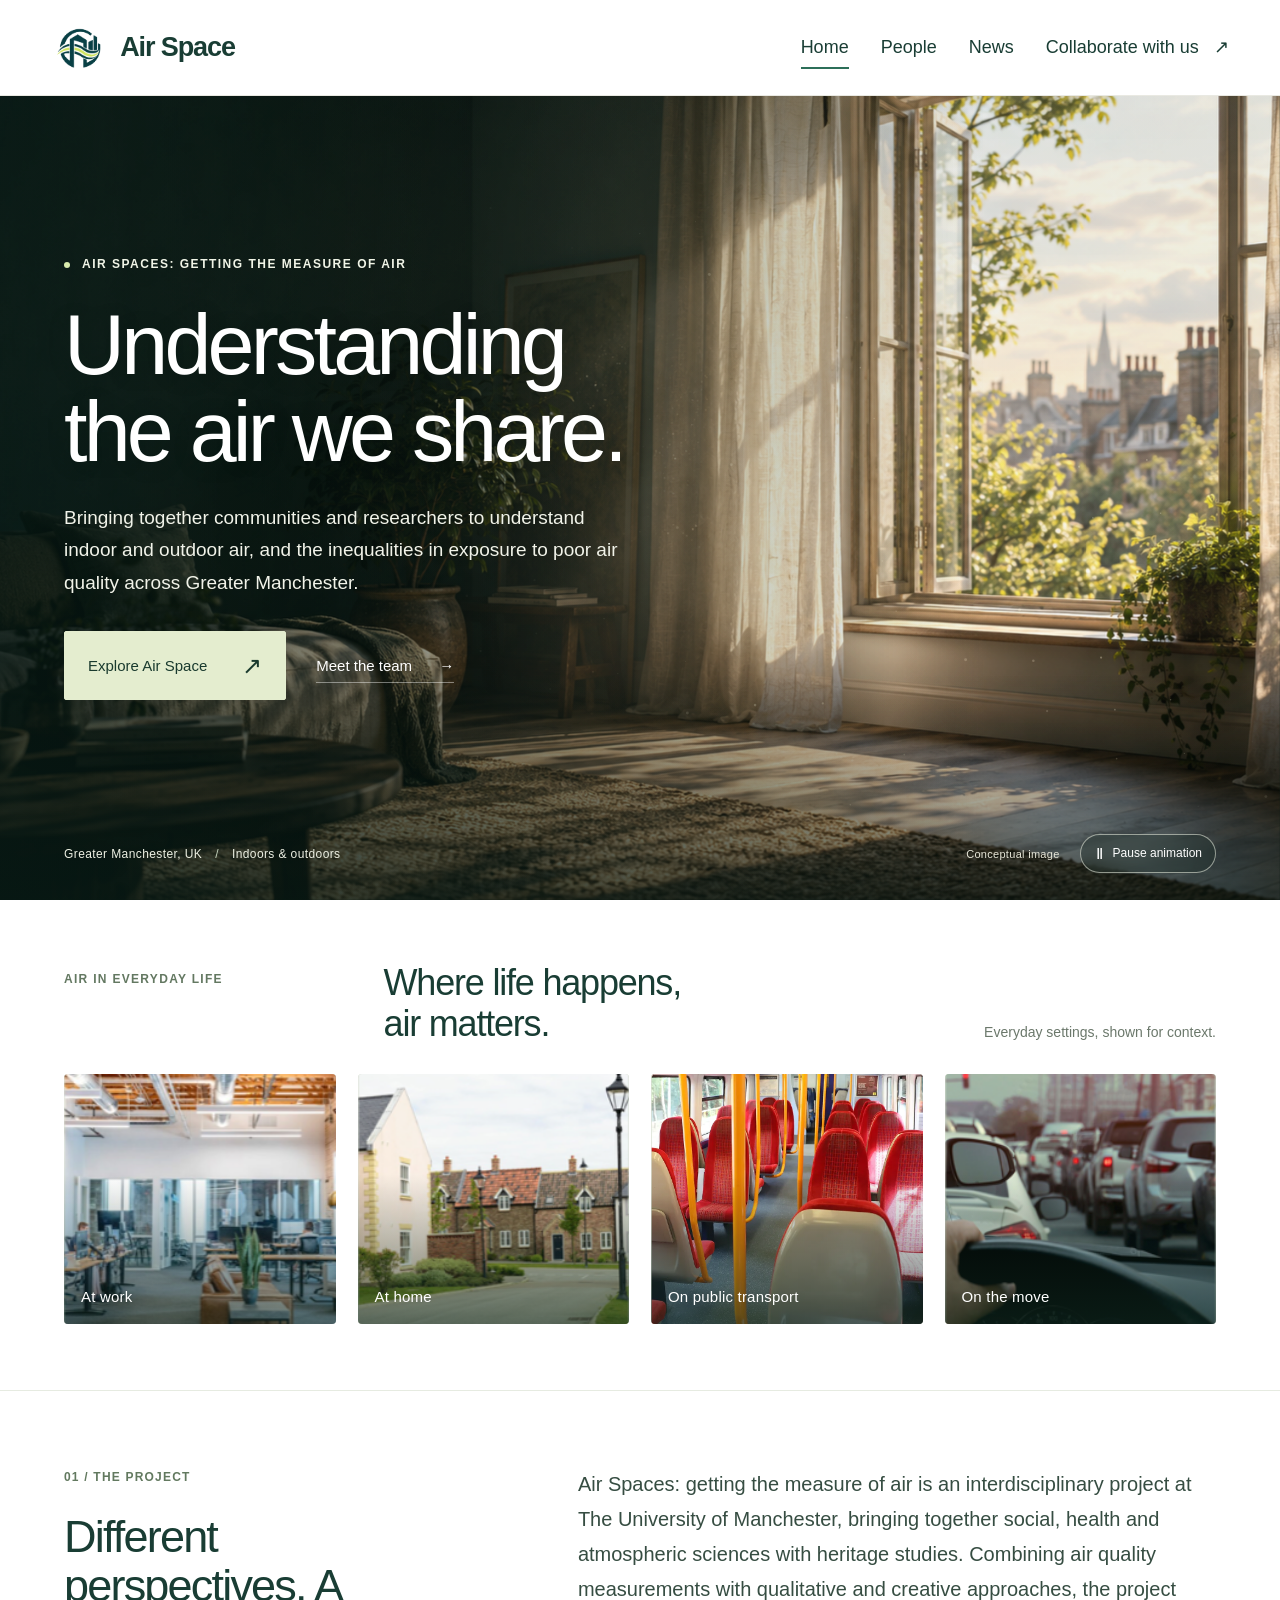
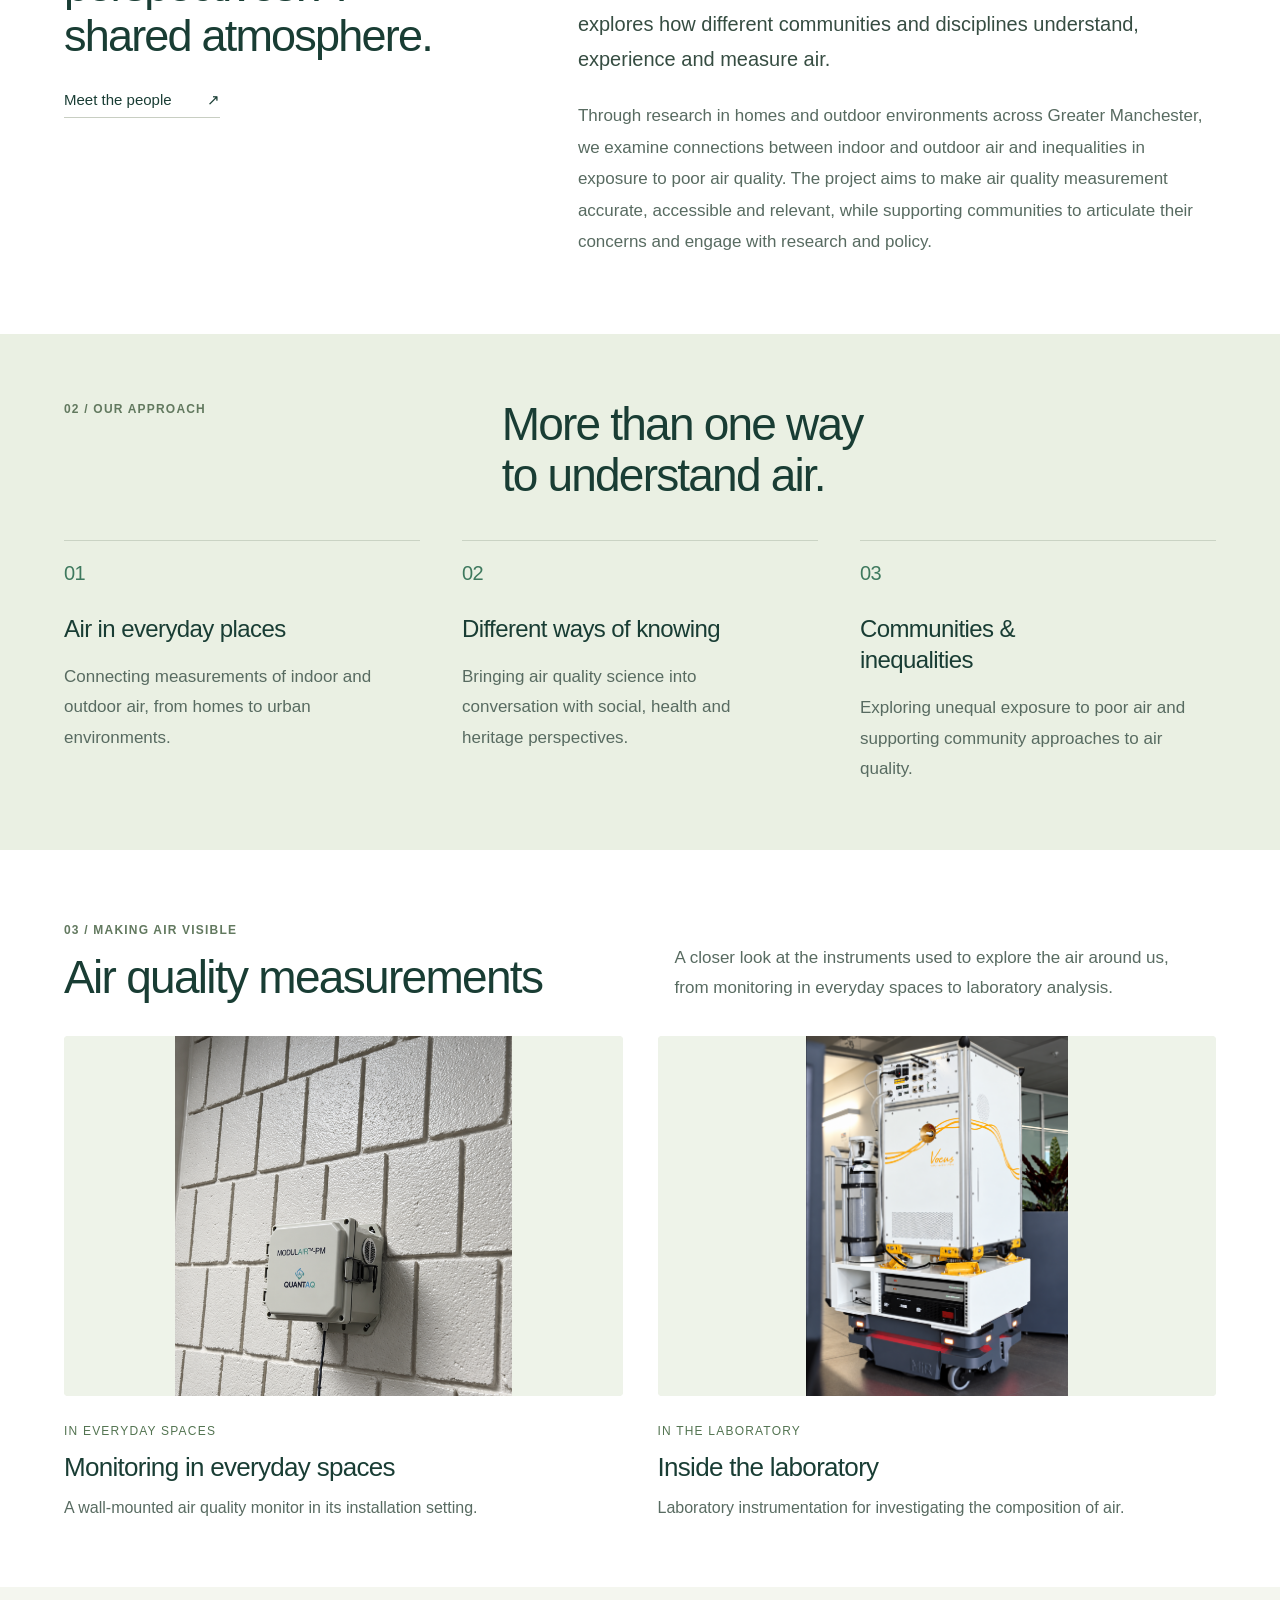
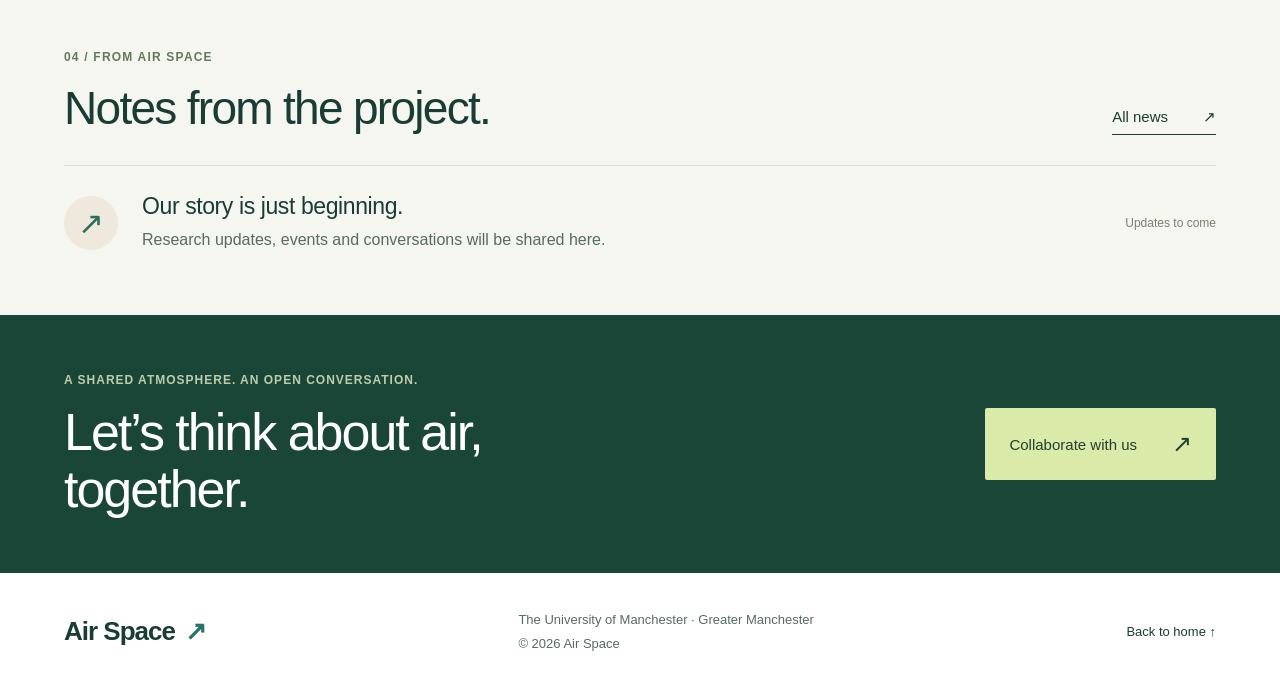
==== index.html @ 48d68d7d "update" ====
<!doctype html>
<html lang="en">
<head>
<meta charset="utf-8"><meta name="viewport" content="width=device-width, initial-scale=1">
<meta name="description" content="Air Space brings communities and researchers together to understand indoor and outdoor air quality and exposure inequalities across Greater Manchester.">
<link rel="icon" href="assets/logo.png" type="image/png">
<title>Air Space | Home</title><link rel="stylesheet" href="style.css?v=20261028-cinematic"><script src="content.js" defer></script><script src="hero-motion.js?v=20261028-cinematic" defer></script><script src="site.js?v=20261028-cinematic" defer></script>
</head>
<body>
<a class="skip" href="#main">Skip to content</a>
<header><div class="header-inner"><a class="brand" href="#home" aria-label="Air Space home"><span id="brand-icon" class="brand-icon" aria-hidden="true">a<span>↗</span></span><span id="brand-name">Air Space</span></a><button class="menu-toggle" aria-expanded="false" aria-controls="navigation">Menu <span>☰</span></button><nav id="navigation" aria-label="Main navigation"><a href="#home">Home</a><a href="#people">People</a><a href="#news">News</a><a href="#collaborate">Collaborate with us <span>↗</span></a></nav></div></header>
<main id="main" tabindex="-1"></main>
<footer><a class="footer-brand" href="#home">Air Space<span>↗</span></a><div><p id="affiliation"></p><p>© <span id="year"></span> <span id="copyright-name"></span></p></div><a href="#home">Back to home ↑</a></footer>
<noscript>Please enable JavaScript to view the project content.</noscript>
</body></html>
---- style.css ----
:root{--ink:#103f43;--muted:#547073;--paper:#fbfcf8;--teal:#1b736f;--line:#d7e1db;--lime:#d5ed68;--mint:#e7efe7}*{box-sizing:border-box}html{scroll-behavior:smooth;scroll-padding-top:30px}body{margin:0;background:var(--paper);color:var(--ink);font-family:Arial,Helvetica,sans-serif;-webkit-font-smoothing:antialiased}a{color:inherit;text-decoration:none}button{font:inherit}button,a{-webkit-tap-highlight-color:transparent}a:focus-visible,button:focus-visible,input:focus-visible{outline:3px solid #9a6b19;outline-offset:5px}[hidden]{display:none!important}.skip{position:absolute;top:-100px;left:20px;background:white;padding:16px;z-index:50}.skip:focus{top:10px}.wrap{width:min(1400px,90%);margin-inline:auto}header{background:#fbfcf8;border-bottom:1px solid var(--line);position:relative;z-index:5}.header-inner{max-width:1600px;margin:auto;padding:23px 4%;display:flex;align-items:center;gap:5%}.brand{display:flex;gap:13px;align-items:center;flex-shrink:0;font-size:30px;letter-spacing:-1.5px;font-weight:700}.brand-icon{display:flex;width:66px;height:66px;align-items:center;justify-content:center;font-size:42px}.brand-icon>span{display:none}.brand-icon img{width:100%;height:100%;object-fit:contain}nav{display:flex;flex:1;align-items:center;justify-content:space-between;gap:25px}nav>a{font-size:clamp(17px,1.55vw,24px);font-weight:500;line-height:1.3;white-space:nowrap;position:relative;padding:18px 0}nav>a:last-child span{margin-left:10px}nav>a[aria-current]:after{content:'';position:absolute;bottom:4px;left:0;right:0;height:3px;background:var(--teal)}nav>a:hover{color:var(--teal)}.menu-toggle{display:none}main{min-height:65vh}main:focus{outline:0}h1,h2,h3,p{margin-top:0}p{line-height:1.8;color:var(--muted);font-size:16px}h1,h2,h3{font-weight:500}h1{font-size:clamp(46px,5.7vw,88px);line-height:1.06;letter-spacing:-3.3px}h2{font-size:clamp(34px,3.5vw,50px);line-height:1.12;letter-spacing:-1.7px}h3{font-size:25px;line-height:1.25;letter-spacing:-.6px}.eyebrow{font-size:11px;letter-spacing:2px;text-transform:uppercase;font-weight:600;line-height:1.7}.hero{min-height:660px;height:min(790px,calc(100svh - 112px));position:relative;isolation:isolate;color:white;overflow:hidden;display:flex;flex-direction:column;justify-content:center;background:#367e7a}.hero-art,.hero-photo,.hero-shade{position:absolute;inset:0;z-index:-3;width:100%;height:100%;object-fit:cover}.hero-art svg{height:100%;width:100%;display:block}.hero-photo{z-index:-2}.hero-shade{z-index:-1;background:linear-gradient(90deg,#092e3bba,transparent 95%),linear-gradient(0deg,#123c4350,transparent 60%)}.hero-content{padding-top:20px;padding-bottom:70px}.hero .eyebrow{color:#d7edc3;margin-bottom:28px}.hero h1{max-width:890px;margin-bottom:25px;font-weight:500;text-wrap:balance}.hero-intro{color:#f0f5ed;max-width:630px;font-size:18px;line-height:1.7}.hero-link{display:flex;align-items:center;gap:28px;font-size:14px;margin-top:30px;width:fit-content}.hero-link span{background:var(--lime);color:var(--ink);border-radius:50%;height:48px;width:48px;display:grid;place-items:center;font-size:27px;transition:transform .2s}.hero-link:hover span{transform:rotate(45deg)}.hero-bottom{display:flex;justify-content:space-between;position:absolute;bottom:25px;left:5%;font-size:11px;color:#ebf3e7;letter-spacing:.6px}.mission{display:grid;grid-template-columns:1.2fr 1fr;gap:9%;align-items:center;padding-block:95px}.mission h2{max-width:500px;margin:25px 0}.large-copy{font-size:19px;line-height:1.75}.mission .text-link{margin-top:15px}.photo-frame{position:relative;background:var(--mint);overflow:hidden;min-height:240px}.photo-frame>img{position:absolute;width:100%;height:100%;object-fit:cover;inset:0}.image-placeholder{height:100%;min-height:inherit;display:flex;flex-direction:column;align-items:center;justify-content:center;gap:18px;color:#52766d;letter-spacing:1.6px;text-transform:uppercase;font-size:10px;text-align:center;padding:20px;background:linear-gradient(135deg,#dce8df,#edf0e3)}.placeholder-symbol{width:50px;height:50px;display:grid;place-items:center;border:1px solid #97b4a7;border-radius:50%;font-size:24px}.about-photo{height:480px;border-radius:0 110px 0 0}.focus-section{background:#eaf0e6;padding:65px 0 75px}.section-top{display:flex;justify-content:space-between;align-items:flex-end;gap:30px;margin-bottom:40px}.section-top h2{margin-bottom:0}.focus-grid{display:grid;grid-template-columns:repeat(3,1fr);gap:50px}.focus-grid article{border-top:1px solid #aabfb0;padding-top:25px}.focus-number{font-size:13px;color:var(--teal);display:block;margin-bottom:35px}.focus-grid h3{max-width:270px}.focus-grid p{margin-bottom:0;font-size:15px}.home-news{padding-block:85px}.text-link{display:inline-flex;gap:25px;align-items:center;border-bottom:1px solid var(--ink);padding-bottom:8px;font-size:14px}.text-link:hover{color:var(--teal)}.empty-state{border-block:1px solid var(--line);padding:40px 0;display:flex;gap:35px;align-items:center}.empty-state h2{font-size:30px;letter-spacing:-.8px;margin-bottom:10px}.empty-state p{margin-bottom:0}.empty-mark{font-size:42px;color:var(--teal);height:85px;min-width:85px;background:var(--mint);border-radius:50%;display:grid;place-items:center}.join-strip{background:var(--ink);padding-block:65px;color:white}.join-strip .wrap{position:relative}.join-strip .eyebrow{color:var(--lime)}.join-strip h2{margin-bottom:0}.button{display:inline-flex;align-items:center;justify-content:space-between;gap:30px;padding:20px 25px;background:var(--lime);color:var(--ink);font-size:15px;line-height:1.4;border:0;cursor:pointer}.button span{font-size:24px}.button:hover{background:#e2f69b}.join-strip .button{position:absolute;right:0;bottom:10px}.page-heading{background:#e7efe7;position:relative;overflow:hidden;padding:75px 0 65px;isolation:isolate}.page-heading h1{max-width:900px;font-size:clamp(46px,5vw,78px);margin:25px 0}.page-heading .lede{font-size:18px;max-width:800px;margin-bottom:0}.heading-orbit{height:700px;width:700px;border:1px solid #b4cabb;border-radius:50%;position:absolute;right:-160px;top:-300px;z-index:-1;box-shadow:0 0 0 50px #d8e6db80,0 0 0 100px #d4e1d750}.content-section{padding-block:65px 90px}.people-grid{display:grid;grid-template-columns:repeat(3,1fr);gap:45px 35px}.person .photo-frame{height:360px}.person h2{font-size:29px;margin:25px 0 8px;letter-spacing:-1px}.person p{font-size:15px}.person .role{font-size:12px;text-transform:uppercase;letter-spacing:1px;color:var(--teal)}.news-grid{display:grid;grid-template-columns:repeat(3,1fr);gap:35px}.news-card .photo-frame{height:240px}.news-card-copy{padding:25px 0}.news-card h3{font-size:27px}.news-card p:not(.eyebrow){font-size:15px}.contact-panel{background:var(--ink);color:white;padding:50px;display:flex;justify-content:space-between;align-items:center;gap:35px;margin-bottom:65px}.contact-panel p{color:#d6e5db;max-width:550px}.contact-panel p:last-child{margin:0}.contact-panel .eyebrow{color:var(--lime)}.contact-panel h2{margin-bottom:20px}.contact-soon{font-size:14px;line-height:1.6;max-width:200px;border-bottom:1px solid #8caba3;padding-bottom:15px}.partner-empty{padding:35px;border:1px dashed #a7bbad}.partner-grid{display:grid;grid-template-columns:repeat(4,1fr);gap:30px}.partner-grid .photo-frame{height:140px;min-height:140px;background:white}.partner-grid img{object-fit:contain;padding:20px}.partner-grid h3{font-size:20px;margin-top:15px}footer{background:#f0f3eb;padding:40px 5%;display:flex;align-items:center;justify-content:space-between;gap:30px}footer p{font-size:12px;margin:0;max-width:420px}.footer-brand{font-size:29px;letter-spacing:-1px;font-weight:700}.footer-brand span{margin-left:10px;color:var(--teal)}footer>a:last-child{font-size:12px}.editor{max-width:900px;padding:60px 5%;margin:auto}.editor h1{font-size:46px;letter-spacing:-1.5px}.editor-step{border-top:1px solid var(--line);padding:28px 0}.editor-step h2{font-size:25px;letter-spacing:-.6px}.editor input{font-size:16px;width:100%;padding:20px;background:var(--mint)}.editor button:disabled{opacity:.4;cursor:default}.editor-status{white-space:pre-wrap;line-height:1.7;padding:20px;background:var(--mint);overflow-wrap:anywhere}.editor-status.error{background:#f8e4dc;color:#8d301a}.editor code{font-size:14px;background:#e8ede5;padding:2px 5px}#summary{font-size:15px}
@media(min-width:1700px){.hero-bottom{left:calc((100% - 1400px)/2)}}@media(max-width:1100px){.header-inner{gap:30px}.brand{font-size:25px}.brand-icon{width:53px;height:53px}nav{gap:20px}nav>a{font-size:17px}.hero{min-height:620px}.mission{gap:6%}.about-photo{height:460px}.news-grid{grid-template-columns:repeat(2,1fr)}.focus-grid{gap:30px}.person .photo-frame{height:300px}}@media(max-width:800px){.header-inner{padding:16px 5%;justify-content:space-between;flex-wrap:wrap}.menu-toggle{display:flex;gap:15px;padding:10px 0;border:0;background:none;color:var(--ink);align-items:center;font-size:16px}.brand{font-size:26px}.brand-icon{height:48px;width:48px}nav{display:none;flex-basis:100%;padding-block:5px;flex-direction:column;align-items:stretch;gap:0}nav.open{display:flex}nav>a{font-size:21px;padding:17px 0;border-top:1px solid var(--line)}nav>a[aria-current]:after{right:auto;width:35px;bottom:7px}.hero{height:auto;min-height:640px}.hero h1{font-size:60px;max-width:650px}.hero-content{padding-top:50px;padding-bottom:90px}.hero-intro{font-size:17px;max-width:550px}.hero-bottom{font-size:10px}.mission{grid-template-columns:1fr;gap:35px;padding-block:60px}.about-photo{height:340px}.focus-grid{grid-template-columns:1fr}.focus-grid h3{max-width:100%;font-size:29px}.focus-number{margin-bottom:20px}.focus-section{padding-block:50px}.focus-section .section-top{display:block}.focus-section h2{margin-top:20px}.people-grid{grid-template-columns:repeat(2,1fr)}.news-grid{gap:25px}.join-strip .button{position:static;margin-top:30px}.contact-panel{padding:30px;flex-direction:column;align-items:flex-start}.contact-soon{max-width:none}.partner-grid{grid-template-columns:repeat(2,1fr)}footer{flex-wrap:wrap}.page-heading{padding-block:50px}.page-heading h1{letter-spacing:-2px}}@media(max-width:500px){.hero h1{font-size:49px;letter-spacing:-2px}.hero{min-height:640px}.hero .eyebrow{font-size:10px}.hero-bottom{flex-direction:column;gap:8px}.hero-intro{font-size:16px}.hero-link{margin-top:25px}.hero-art svg{width:160%;margin-left:-30%}.mission{padding-block:45px}.about-photo{height:280px;border-radius:0 70px 0 0}.large-copy{font-size:17px}.section-top{align-items:flex-start;gap:20px;flex-direction:column}.home-news{padding-block:50px}.empty-state{gap:20px;align-items:flex-start}.empty-mark{height:50px;min-width:50px;font-size:29px}.empty-state h2{font-size:25px}.empty-state p{font-size:14px}.people-grid,.news-grid{grid-template-columns:1fr}.person .photo-frame{height:380px}.page-heading h1{font-size:45px}.content-section{padding-block:40px 60px}.contact-panel{padding:25px}.button{overflow-wrap:anywhere;max-width:100%}footer{flex-direction:column;align-items:flex-start;gap:23px}.partner-grid{grid-template-columns:1fr 1fr}.editor h1{font-size:36px}}
@media(prefers-reduced-motion:reduce){html{scroll-behavior:auto}*{transition:none!important}}

/* Section palette: white reading areas, blue-grey research, sage invitation. */
:root{--ink:#192c3c;--muted:#596b78;--paper:#ffffff;--teal:#267367;--line:#dce3e7;--lime:#cde8bf;--mint:#edf3f5;--navy:#122b3b;--card-text:#192c3c;--card-muted:#596b78}
body{background:#fff;color:var(--ink)}
header{background:#fff;border-bottom-color:#e5e9eb}
nav>a:hover{color:var(--teal)}
nav>a[aria-current]:after{background:var(--teal)}
a:focus-visible,button:focus-visible,input:focus-visible{outline-color:#267367}
.hero{background:#18384b}
.hero-art #sky stop:nth-child(1){stop-color:#18384b}
.hero-art #sky stop:nth-child(2){stop-color:#426576}
.hero-art #sky stop:nth-child(3){stop-color:#91acb3}
.hero-art #glass stop{stop-color:#d2e0e2}
.hero-shade{background:linear-gradient(90deg,#102a3ac9,transparent 95%),linear-gradient(0deg,#17394c50,transparent 65%)}
.hero .eyebrow,.hero-bottom{color:#e2eee8}
.hero-intro{color:#f2f6f7}
.hero-link span,.button{color:#19382f}
.button:hover{background:#bcdbae}
.mission,.home-news,.content-section{background:transparent}
.photo-frame{background:#e9eff1}
.image-placeholder{background:linear-gradient(135deg,#e2ebee,#f1f5f5);color:#607883}
.placeholder-symbol{border-color:#a6b9bf}
.focus-section{background:#edf3f6}
.focus-grid article{border-top-color:#b9cbd3}
.focus-number{color:#267367}
.text-link{border-bottom-color:currentColor}
.empty-mark{background:#edf3f5;color:#267367}
.join-strip{background:#e8f0e5;color:var(--ink);border:0}
.join-strip .eyebrow{color:#42674a}
.join-strip .button{background:#234e43;color:white}
.join-strip .button:hover{background:#32685a}
.page-heading{background:#edf3f6}
.heading-orbit{border-color:#cfdee4;box-shadow:0 0 0 50px #e0eaf080,0 0 0 100px #e5eef280}
.person,.news-card,.partner-grid article{background:#fff;color:var(--ink);border:1px solid #e0e7eb;border-radius:5px;overflow:hidden}
.person{padding-bottom:26px}
.person h2,.person>p,.person>.text-link{margin-left:24px;margin-right:24px}
.person p,.news-card p,.partner-grid p{color:var(--muted)}
.person .role{color:#267367}
.news-card-copy{padding:25px}
.news-card .eyebrow{color:#536c79}
.partner-grid article{padding:20px}
.partner-grid .photo-frame{background:#fff}
.partner-grid .text-link{font-size:12px}
.contact-panel{background:#e8f0e5;color:var(--ink);border:1px solid #d4e2d2}
.contact-panel p{color:#526a58}
.contact-panel .eyebrow{color:#42674a}
.contact-panel .button{background:#234e43;color:white}
.contact-panel .button:hover{background:#32685a}
.contact-soon{border-bottom-color:#9db49e;color:#43634c}
.partner-empty{border-color:#bccbd2}
footer{background:#fff;border-top:1px solid #dce3e7;color:var(--ink)}
footer p{color:var(--muted)}
.footer-brand span{color:#267367}
.editor input{color:var(--ink);border:1px solid #cbd8df}
.editor-status{background:#edf3f6;color:var(--ink)}
.editor code{background:#e8eef1;color:var(--ink)}
@media(max-width:800px){nav>a{border-top-color:#e5e9eb}}

/* People: editorial introduction followed by two portrait directories. */
.team-intro{padding-block:48px 58px}
.team-intro h1{font-size:clamp(36px,4vw,52px);letter-spacing:-1.5px;margin-bottom:45px}
.team-intro-grid{display:grid;grid-template-columns:1fr 1fr;gap:6%;align-items:start}
.team-intro-lead{font-size:clamp(21px,2.2vw,29px);line-height:1.3;color:var(--ink);letter-spacing:-.6px;margin-bottom:24px}
.team-intro-grid>div>p:last-child{margin-bottom:0}
.team-photo{aspect-ratio:3/2;min-height:0;border-radius:4px}
.team-photo .image-placeholder{min-height:0;height:100%;position:absolute;inset:0}
.team-group{padding:0 0 60px;background:white}
.team-group h2{font-size:clamp(30px,3vw,40px);border-top:1px solid #cbd7dd;padding-top:20px;margin-bottom:40px;letter-spacing:-1px}
.team-group-tint{background:#f2f6f7;padding-top:35px}
.team-group-tint h2{border:0;padding-top:0}
.team-grid{display:grid;grid-template-columns:repeat(3,minmax(0,1fr));gap:36px 28px}
.team-person{min-width:0}
.team-portrait{aspect-ratio:3/2;min-height:0;border-radius:4px;background:#f8fafb}
.team-portrait>img{object-position:center 25%}
.team-portrait .image-placeholder{position:absolute;inset:0;min-height:0;background:#eef3f5;isolation:isolate}
.team-portrait .image-placeholder:before,.team-portrait .image-placeholder:after{content:'';position:absolute;width:120%;height:150%;border:1px solid #b9ccd3;border-radius:50%;transform:rotate(-28deg);inset:-30% 5%;z-index:-1}
.team-portrait .image-placeholder:after{inset:25% -40%;transform:rotate(30deg);border-color:#c8d8c5}
.team-person h3{font-size:18px;letter-spacing:-.25px;line-height:1.45;margin:12px 0 3px}
.team-person p{font-size:15px;line-height:1.6;margin-bottom:2px}
.team-person .team-role{color:var(--ink)}
.team-person .team-bio{font-size:14px;margin-top:12px}
.team-person .text-link{font-size:12px;margin-top:12px}
.team-pending h3{font-size:16px;font-weight:400;color:#526a75}
.team-pending>p{font-size:13px;color:#667d87}
@media(max-width:800px){.team-intro-grid{grid-template-columns:1fr;gap:30px}.team-intro{padding-block:35px 45px}.team-intro h1{margin-bottom:28px}.team-grid{grid-template-columns:repeat(2,minmax(0,1fr));gap:30px 22px}.team-photo{max-height:420px}.team-group h2{margin-bottom:28px}}
@media(max-width:500px){.team-grid{grid-template-columns:1fr}.team-intro-lead{font-size:23px}.team-group{padding-bottom:40px}.team-group-tint{padding-top:30px}.team-portrait{aspect-ratio:3/2}}

/* Member portraits link to calm, readable biography pages. */
.team-profile-link{display:block;position:relative;border-radius:4px}
.portrait-open{position:absolute;right:12px;bottom:12px;height:36px;width:36px;display:grid;place-items:center;border-radius:50%;background:#fff;color:#234e43;border:1px solid #d9e4e6;font-size:22px;transition:transform .2s,background .2s}
.team-profile-link:hover .portrait-open{background:#dcebd9;transform:translate(2px,-2px)}
.team-person h3>a:hover{color:var(--teal);text-decoration:underline;text-underline-offset:4px}
.team-read-more{display:inline-flex;gap:20px;margin-top:13px;font-size:12px;color:var(--teal)}
.profile-page{padding:35px 0 0}
.profile-back{display:inline-block;font-size:13px;color:#526c78;margin-bottom:48px;padding-block:8px}
.profile-back:hover{color:var(--teal)}
.profile-layout{display:grid;grid-template-columns:minmax(0,1.25fr) minmax(0,.8fr);gap:9%;align-items:start}
.profile-copy h1{font-size:clamp(38px,4.5vw,66px);line-height:1.08;letter-spacing:-2px;overflow-wrap:anywhere;margin:18px 0 22px;max-width:700px}
.profile-role{font-size:21px;color:var(--ink);line-height:1.5;margin-bottom:4px}
.profile-affiliation{font-size:16px;margin-bottom:0}
.profile-biography{margin-top:38px;border-top:1px solid var(--line);padding-top:28px}
.profile-copy h2,.profile-contact h2{font-size:13px;letter-spacing:1.4px;text-transform:uppercase;font-weight:600;margin:0 0 20px}
.profile-biography p{font-size:16px;line-height:1.9;max-width:66ch;margin-bottom:22px}
.profile-biography .profile-lead{font-size:20px;line-height:1.65;color:#304b5a}
.profile-aside{position:sticky;top:30px}
.profile-portrait{aspect-ratio:4/5;min-height:0;border-radius:6px}
.profile-portrait>img{object-fit:contain;object-position:center;background:#edf3f5}
.profile-portrait .image-placeholder{position:absolute;inset:0;min-height:0}
.profile-contact{padding:25px 0 0}
.profile-contact h2{color:#526b78;margin-bottom:14px}
.profile-contact>a{display:flex;justify-content:space-between;gap:20px;font-size:14px;padding:13px 0;border-top:1px solid var(--line)}
.profile-contact>a:hover{color:var(--teal)}
.profile-contact>p{font-size:13px}
.profile-interests{margin-top:35px}
.profile-interests ul{display:flex;flex-wrap:wrap;gap:10px;padding:0;list-style:none;margin-bottom:0}
.profile-interests li{background:#edf3f5;border:1px solid #dfe8ec;border-radius:4px;font-size:13px;line-height:1.6;color:#345461;padding:8px 13px}
.profile-bottom{display:flex;align-items:center;justify-content:space-between;gap:20px;border-top:1px solid var(--line);margin-top:65px;padding:25px 0 40px}
.profile-bottom>span{font-size:11px;color:var(--muted)}
@media(max-width:800px){.profile-layout{grid-template-columns:minmax(0,1.2fr) minmax(0,.8fr);gap:6%}.profile-aside{position:static}.profile-role{font-size:18px}.profile-copy h1{letter-spacing:-1.2px}.profile-back{margin-bottom:30px}}
@media(max-width:600px){.profile-layout{display:flex;flex-direction:column;gap:35px}.profile-copy,.profile-aside{width:100%}.profile-portrait{aspect-ratio:1;max-width:450px}.profile-contact{max-width:450px}.profile-biography .profile-lead{font-size:18px}.profile-page{padding-top:20px}.profile-bottom{margin-top:35px}.profile-copy h1{font-size:42px}}

/* Keep desktop navigation together instead of spreading across the header. */
nav{flex:0 1 auto;margin-left:auto;justify-content:flex-end;gap:36px}
@media(max-width:1100px){nav{gap:26px}}
@media(max-width:800px){nav{flex-basis:100%;margin-left:0;gap:0}}

/* Preserve full portraits when members supply vertical headshots. */
.team-portrait>img{object-fit:contain;object-position:center;background:#f3f6f7}

/* Equipment photographs retain their full instrument geometry. */
.equipment-section{padding:0 0 70px;background:#fff}
.equipment-section>.wrap{border-top:1px solid var(--line);padding-top:55px}
.equipment-intro{display:grid;grid-template-columns:1fr 1fr;gap:6%;align-items:end;margin-bottom:32px}
.equipment-intro h2{margin-bottom:0;max-width:550px}
.equipment-intro>p{margin-bottom:0;max-width:520px}
.equipment-grid{display:grid;grid-template-columns:1fr 1fr;gap:32px}
.equipment-grid figure{margin:0;min-width:0}
.equipment-image{height:440px;min-height:0;border-radius:5px;background:#eef2f2}
.equipment-image>img{object-fit:contain;background:#eef2f2}
.equipment-image .image-placeholder{height:440px;min-height:0}
.equipment-grid figcaption{padding:24px 0 0}
.equipment-grid figcaption .eyebrow{color:var(--teal);font-size:10px}
.equipment-grid h3{font-size:25px;margin:12px 0 10px}
.equipment-grid figcaption p{font-size:14px;max-width:500px;margin-bottom:0}
@media(max-width:800px){.equipment-intro{grid-template-columns:1fr;gap:20px}.equipment-image,.equipment-image .image-placeholder{height:340px}.equipment-grid{gap:24px}}
@media(max-width:550px){.equipment-grid{grid-template-columns:1fr;gap:35px}.equipment-image,.equipment-image .image-placeholder{height:380px}.equipment-section{padding-bottom:45px}.equipment-section>.wrap{padding-top:35px}}

/* Air Space: warm paper, forest ink, restrained clay accents. */
:root{--ink:#203c37;--muted:#626e68;--paper:#fff;--teal:#326858;--line:#dde1da;--lime:#e4ebce;--mint:#eef1e9;--navy:#203c37;--card-text:#203c37;--card-muted:#626e68;--clay:#a95737;--cream:#f6f5ee}
body{color:var(--ink)}
header{border-bottom:1px solid #e9e9e2}
.header-inner{padding-block:19px}
.brand{font-size:27px;letter-spacing:-1.1px}
.brand-icon{height:56px;width:56px}
nav>a{font-size:17px;font-weight:500}
nav{gap:32px}
nav>a[aria-current]:after{height:2px;bottom:8px}
.home-editorial h1,.home-editorial h2{font-family:Georgia,'Times New Roman',serif;font-weight:400}
.life-hero{background:var(--cream);padding:48px 0 50px;overflow:hidden}
.life-hero-grid{display:grid;grid-template-columns:1.05fr 1fr;gap:7%;align-items:center}
.life-hero-copy{padding:20px 0}
.life-hero-copy>.eyebrow{font-size:10px;letter-spacing:1.45px;color:#62725d;display:flex;align-items:center;gap:10px;max-width:450px;line-height:1.8}
.project-dot{height:7px;min-width:7px;border-radius:50%;background:var(--clay)}
.life-hero h1{font-size:clamp(50px,5.6vw,84px);line-height:1.03;letter-spacing:-3px;margin:27px 0;max-width:650px;text-wrap:balance}
.life-hero-intro{font-size:17px;line-height:1.8;max-width:480px;color:#596b61;margin-bottom:28px}
.editorial-button{background:#254d40;color:#fff;font-size:13px;padding:15px 20px;gap:40px;border-radius:2px}
.editorial-button:hover{background:#386553}
.hero-location{display:flex;gap:10px;align-items:center;font-size:10px;letter-spacing:.25px;margin-top:42px;color:#697568;flex-wrap:wrap}
.location-mark{font-size:18px;color:var(--clay)}
.location-divider{height:12px;width:1px;background:#c7cfc1;margin:0 4px}
.places-composition{position:relative;padding:0 0 0 4px}
.places-topline{display:flex;justify-content:space-between;align-items:center;margin:0 0 16px}
.places-topline .eyebrow{margin:0;font-size:9px;color:#657564;letter-spacing:1.8px}
.places-index{font-size:10px;letter-spacing:1px;color:#7d866f}
.places-mosaic{display:grid;grid-template-columns:1fr 1fr;grid-template-rows:224px 224px;gap:16px}
.place-tile{margin:0;position:relative;isolation:isolate;overflow:hidden;border-radius:3px;background:#d9dfd3}
.place-image{height:100%;min-height:0;background:#d9dfd3}
.place-image .image-placeholder{height:100%;min-height:0}
.place-tile:after{content:'';position:absolute;inset:45% 0 0;background:linear-gradient(transparent,#152c2594);pointer-events:none}
.place-tile figcaption{position:absolute;left:16px;bottom:14px;right:12px;color:#fff;font-size:12px;letter-spacing:.2px;z-index:1}
.place-work{grid-column:1;grid-row:1}.place-home{grid-column:2;grid-row:1;transform:translateY(28px)}
.place-transport{grid-column:1;grid-row:2}.place-commute{grid-column:2;grid-row:2;transform:translateY(28px)}
.place-work img{object-position:center 55%}.place-home img{object-position:center 65%}.place-transport img{object-position:center 35%}.place-commute img{object-position:center 50%}
.places-note{font-size:9px;line-height:1.5;color:#75806f;margin:42px 0 0;text-align:right;letter-spacing:.25px}
.project-ribbon{background:#e9eee2;border-block:1px solid #dfe5d8}
.project-ribbon>.wrap{display:flex;align-items:center;justify-content:center;gap:34px;padding-block:21px;color:#5b6f58;font-size:11px;letter-spacing:1px}
.ribbon-dot{color:#a95737;font-size:18px;line-height:1}
.project-story{padding-block:80px;display:grid;grid-template-columns:.85fr 1.4fr;gap:10%;align-items:start}
.story-heading h2{font-size:clamp(34px,3.1vw,46px);letter-spacing:-1.4px;line-height:1.15;margin:24px 0 30px;max-width:400px}
.story-heading .eyebrow,.research-header .eyebrow,.equipment-intro .eyebrow,.editorial-news .eyebrow{font-size:9px;color:#7f715d;letter-spacing:1.8px}
.story-heading .text-link{font-size:12px;gap:35px;border-color:#c8cec2}
.story-copy .story-lead{font-size:18px;line-height:1.85;color:#364d42;margin-bottom:23px}
.story-copy>p:last-child{font-size:14px;line-height:1.95;margin-bottom:0}
.story-photo{grid-column:1/-1;height:380px;margin-top:-10px}
.research-editorial{padding:60px 0 65px;background:#f0f2eb}
.research-header{display:flex;justify-content:space-between;align-items:flex-start;gap:30px;margin-bottom:38px}
.research-header h2{font-size:clamp(33px,3.1vw,44px);line-height:1.1;letter-spacing:-1.1px;margin:0;width:62%}
.research-columns{display:grid;grid-template-columns:repeat(3,1fr);gap:42px}
.research-columns article{border-top:1px solid #cad3c4;padding-top:21px}
.research-number{font-family:Georgia,serif;font-size:25px;color:var(--clay);display:block;margin-bottom:28px}
.research-columns h3{font-size:21px;line-height:1.3;letter-spacing:-.5px;max-width:260px;margin-bottom:15px}
.research-columns p{font-size:13px;line-height:1.85;margin-bottom:0;max-width:330px}
.home-editorial .equipment-section{padding:70px 0 65px}
.home-editorial .equipment-section>.wrap{border:0;padding-top:0}
.home-editorial .equipment-intro h2{font-size:clamp(34px,3.3vw,48px);letter-spacing:-1.5px}
.home-editorial .equipment-intro>p{font-size:14px;line-height:1.85}
.home-editorial .equipment-grid{gap:35px}
.home-editorial .equipment-image{height:330px;background:#f0f2ee;border-radius:2px}
.home-editorial .equipment-image>img{background:#f0f2ee}
.equipment-category{font-size:9px;text-transform:uppercase;letter-spacing:1.3px;color:#99704b}
.home-editorial .equipment-grid h3{font-size:22px;line-height:1.3;letter-spacing:-.5px;margin:11px 0 9px}
.home-editorial .equipment-grid figcaption p{font-size:13px}
.editorial-news{background:#f7f6f0;padding:55px 0}
.editorial-news h2{font-size:clamp(34px,3.3vw,46px);letter-spacing:-1.3px;margin:15px 0 0}
.editorial-news .text-link{font-size:12px;gap:35px}
.editorial-news .section-top{margin-bottom:30px}
.news-waiting{border-top:1px solid #dce0d5;display:flex;align-items:center;gap:24px;padding-top:26px}
.news-waiting-arrow{font-size:31px;color:var(--clay);height:54px;width:54px;display:grid;place-items:center;background:#eee9dc;border-radius:50%;flex-shrink:0}
.news-waiting h3{font-size:20px;letter-spacing:-.4px;margin-bottom:6px}
.news-waiting p{font-size:13px;margin:0}
.news-waiting-label{margin-left:auto;font-size:10px;color:#78816f;white-space:nowrap}
.editorial-invitation{background:#25483c;color:#fff;padding:45px 0}
.editorial-invitation>.wrap{display:flex;justify-content:space-between;align-items:center;gap:30px}
.editorial-invitation .eyebrow{font-size:9px;color:#bdccaa;letter-spacing:1.5px}
.editorial-invitation h2{font-size:clamp(34px,3.6vw,50px);line-height:1.1;letter-spacing:-1.1px;margin:12px 0 0}
.editorial-invitation .button{background:#e1eacb;color:#243f32;padding:16px 22px;font-size:13px;gap:35px;border-radius:2px}
.editorial-invitation .button:hover{background:#edf2df}
footer{padding-block:32px;border-top:0;background:#fff}
footer p{font-size:11px}
.footer-brand{font-size:26px}
.page-heading{background:#f4f5ee}.heading-orbit{border-color:#d9dfd1;box-shadow:0 0 0 50px #e4e9dc80,0 0 0 100px #edf0e780}
.team-group-tint{background:#f3f5ef}.profile-interests li{background:#f0f3e9;border-color:#e0e6d8;color:#49604a}
@media(min-width:1500px){.places-mosaic{grid-template-rows:260px 260px}.life-hero{padding-block:55px}}
@media(max-width:1050px){.life-hero-grid{gap:5%}.life-hero h1{font-size:59px}.places-mosaic{grid-template-rows:195px 195px;gap:12px}.project-ribbon>.wrap{gap:23px}.research-columns{gap:28px}}
@media(max-width:800px){nav{gap:0}.header-inner{padding-block:15px}.brand{font-size:25px}.brand-icon{height:46px;width:46px}.life-hero{padding-block:30px 35px}.life-hero-grid{grid-template-columns:1fr;gap:30px}.life-hero-copy{padding:0}.life-hero h1{font-size:64px;max-width:600px;margin-block:22px}.life-hero-intro{max-width:620px}.hero-location{margin-top:27px}.places-composition{max-width:650px;width:100%;padding:0}.places-mosaic{grid-template-rows:230px 230px;gap:16px}.places-note{margin-top:40px}.project-ribbon>.wrap{gap:15px;flex-wrap:wrap;padding-block:18px;font-size:10px;letter-spacing:.3px}.project-story{grid-template-columns:1fr;gap:30px;padding-block:50px}.story-heading h2{max-width:550px;margin-top:18px}.story-copy .story-lead{font-size:17px}.research-header{display:block}.research-header h2{width:100%;margin-top:20px}.research-columns{gap:25px}.research-columns h3{font-size:19px}.home-editorial .equipment-section{padding-block:50px}.home-editorial .equipment-image{height:300px}.editorial-news{padding-block:45px}.news-waiting-label{display:none}}
@media(max-width:550px){.life-hero h1{font-size:53px;letter-spacing:-2px}.life-hero-intro{font-size:15px}.life-hero-copy>.eyebrow{font-size:9px}.places-mosaic{grid-template-rows:180px 180px;gap:12px}.place-tile figcaption{font-size:10px;left:11px;bottom:10px}.places-note{font-size:8px}.project-ribbon>.wrap{justify-content:flex-start;gap:12px}.ribbon-dot{display:none}.project-ribbon span{flex-basis:44%}.research-editorial{padding-block:40px}.research-columns{grid-template-columns:1fr;gap:28px}.research-number{margin-bottom:16px}.research-columns h3{font-size:23px;max-width:none}.research-columns p{max-width:none}.home-editorial .equipment-grid{gap:30px}.home-editorial .equipment-image{height:330px}.equipment-intro{gap:20px}.editorial-invitation>.wrap{flex-direction:column;align-items:flex-start}.editorial-invitation h2{font-size:39px}.news-waiting{align-items:flex-start;gap:15px}.news-waiting-arrow{height:42px;width:42px;font-size:25px}.news-waiting h3{font-size:18px}.news-waiting p{font-size:12px}.story-heading h2{font-size:37px}}

/* Finishing layer: legible small type and a quiet animated brand motif. */
.life-hero{position:relative;isolation:isolate}
.life-hero-grid{position:relative;z-index:1}
.airflow-art{position:absolute;right:-180px;bottom:-120px;width:900px;height:680px;z-index:0;opacity:.5;pointer-events:none;overflow:hidden}
.airflow-art svg{height:100%;width:100%}
.flow-contour{stroke:#a8b99e;stroke-width:1;opacity:.55}
.flow-trace{stroke:#688d75;stroke-width:1.4;stroke-dasharray:6 15;opacity:.65;animation:airflow-drift 26s linear infinite}
.flow-trace.clay{stroke:#b17a55;animation-duration:35s;opacity:.4}
@keyframes airflow-drift{to{stroke-dashoffset:-420}}
.motion-paused .flow-trace{animation-play-state:paused}
.motion-toggle{display:inline-flex;align-items:center;gap:8px;border:0;border-bottom:1px solid #cbd2c1;background:transparent;color:#62705e;padding:6px 0;margin-top:12px;font-size:10px;cursor:pointer}
.motion-toggle:hover{color:#284d3d;border-color:#284d3d}
.motion-icon{width:12px;font-size:13px;text-align:center}
.life-hero-copy>.eyebrow{font-size:11px;letter-spacing:1.1px}
.places-topline .eyebrow{font-size:10px;letter-spacing:1.5px}
.places-index{font-size:11px}
.place-tile{box-shadow:0 3px 12px #223b2d0b}
.place-tile figcaption{font-size:13px}
.places-note{font-size:11px;line-height:1.6;color:#687461}
.place-image img{transition:transform .65s ease}
@media(hover:hover){.place-tile:hover .place-image img{transform:scale(1.035)}}
.hero-location{font-size:11px}
.project-ribbon>.wrap{font-size:12px;letter-spacing:.4px}
.story-heading .eyebrow,.research-header .eyebrow,.equipment-intro .eyebrow,.editorial-news .eyebrow{font-size:11px;letter-spacing:1.4px;color:#76664e}
.story-heading .text-link,.editorial-news .text-link{font-size:13px}
.story-copy>p:last-child{font-size:15px;line-height:1.85}
.research-columns p{font-size:15px;line-height:1.8}
.home-editorial .equipment-intro>p{font-size:15px}
.equipment-category{font-size:11px;letter-spacing:1px;color:#8c603c}
.home-editorial .equipment-grid figcaption p{font-size:14px}
.home-editorial .equipment-image{border:1px solid #e1e6dc;border-radius:4px}
.news-waiting p{font-size:14px}.news-waiting-label{font-size:11px}
.editorial-invitation .eyebrow{font-size:11px;line-height:1.8;letter-spacing:1.1px}
footer p,footer>a:last-child{font-size:12px}
.page-heading h1,.team-intro h1,.team-group h2,.profile-copy h1{font-family:Georgia,'Times New Roman',serif;font-weight:400}
.team-intro-grid.without-photo{display:block;max-width:880px}
.team-intro-grid.without-photo .team-intro-lead{max-width:780px;font-size:30px;line-height:1.4}
.team-intro-grid.without-photo>div>p:last-child{max-width:760px}
.profile-copy h1{font-size:clamp(38px,4.5vw,64px)}
@media(max-width:800px){.airflow-art{right:-270px;bottom:50px;width:850px;height:700px;opacity:.35}.life-hero-copy>.eyebrow{font-size:10px}.motion-toggle{font-size:11px}.project-ribbon>.wrap{font-size:11px}.team-intro-grid.without-photo .team-intro-lead{font-size:26px}}
@media(max-width:550px){.life-hero h1{font-size:48px;letter-spacing:-1.8px}.place-tile figcaption{font-size:11px}.places-note{font-size:10px}.project-ribbon>.wrap{font-size:11px}.story-heading .eyebrow,.research-header .eyebrow,.equipment-intro .eyebrow,.editorial-news .eyebrow{font-size:10px}.research-columns p{font-size:14px}.news-waiting p{font-size:13px}.editorial-invitation .eyebrow{font-size:10px}}
@media(prefers-reduced-motion:reduce){.flow-trace{animation:none!important}.place-image img{transition:none!important}.place-tile:hover .place-image img{transform:none}}
@media(prefers-reduced-motion:reduce){.motion-toggle{display:none}}

/* A stronger hierarchy: a readable title, a visible motion window, then photography. */
:root{--ink:#193d34;--muted:#586b61;--cream:#f3f6ee;--teal:#2c6f59;--clay:#2c6f59}
body{font-family:'Helvetica Neue',Helvetica,Arial,sans-serif;font-size:17px}
.home-editorial h1,.home-editorial h2,.page-heading h1,.team-intro h1,.team-group h2,.profile-copy h1{font-family:'Helvetica Neue',Helvetica,Arial,sans-serif;font-weight:500}
.wrap{width:min(1400px,90%)}
.header-inner{padding-block:18px}
nav>a{font-size:18px}
.life-hero{background:var(--cream);padding:58px 0 64px}
.life-hero-grid{grid-template-columns:1.1fr 1fr;gap:6%;align-items:center}
.life-hero-copy{padding:0}
.life-hero-copy>.eyebrow{font-size:12px;letter-spacing:1px;color:#586f5c;max-width:500px;line-height:1.8}
.life-hero h1{font-size:clamp(62px,6.3vw,98px);line-height:1.01;letter-spacing:-4.8px;margin:26px 0 28px;max-width:740px;text-wrap:initial}
.life-hero h1 em{font-family:Georgia,'Times New Roman',serif;font-weight:400;color:#34725a;letter-spacing:-3.5px}
.life-hero-intro{font-size:19px;line-height:1.75;max-width:540px;margin-bottom:28px;color:#52685c}
.hero-action-row{display:flex;align-items:center;gap:28px;flex-wrap:wrap}
.editorial-button{font-size:15px;padding:18px 24px;gap:40px;border-radius:3px}
.hero-team-link{display:inline-flex;align-items:center;gap:18px;font-size:15px;border-bottom:1px solid #bacab8;padding-bottom:5px}
.hero-team-link:hover{color:var(--teal)}
.hero-location{font-size:12px;line-height:1.6;margin-top:33px;gap:10px}
.air-window{position:relative;background:#123c36;border-radius:6px;overflow:hidden;box-shadow:0 18px 45px #1d463d12;min-height:520px;color:#f1f7e9}
.air-window-art{display:block;width:100%;height:auto;min-height:520px}
.air-window-top{position:absolute;top:22px;left:25px;right:25px;display:flex;justify-content:space-between;align-items:center;font-size:12px;text-transform:uppercase;letter-spacing:1.5px;z-index:1;color:#d9edc7}
.air-window-index{font-size:11px;letter-spacing:.8px;color:#a7c4b2}
.air-window-bottom{position:absolute;bottom:23px;left:25px;right:25px;display:flex;align-items:flex-end;justify-content:space-between;gap:15px;z-index:1}
.air-window-caption{display:block;font-size:21px;letter-spacing:-.4px;color:#f1f7e9}
.air-window-credit{display:block;font-size:11px;color:#abc7b5;line-height:1.6;margin-top:7px;letter-spacing:.4px}
.air-window .motion-toggle{font-size:12px;color:#e5f0d6;border:1px solid #799b86;border-radius:30px;background:#17443d;padding:9px 13px;margin:0;white-space:nowrap}
.air-window .motion-toggle:hover{background:#27594a;border-color:#d2e5b4;color:white}
.air-window .motion-icon{font-size:15px}
.air-travel{stroke-dasharray:32 170;animation:air-travel 7s linear infinite}
.air-speed-two{animation-duration:9s;animation-delay:-3s;stroke-dasharray:14 185}
.air-speed-three{animation-duration:8s;animation-delay:-5s;stroke-dasharray:3 145;stroke-width:5}
@keyframes air-travel{to{stroke-dashoffset:-808}}
.motion-paused .air-travel{animation-play-state:paused}
.everyday-section{padding:62px 0 66px;background:#fff;border-bottom:1px solid #e6ebe1}
.everyday-heading{display:grid;grid-template-columns:.8fr 1.3fr 1fr;gap:4%;align-items:end;margin-bottom:30px}
.everyday-heading>.eyebrow{align-self:start;font-size:12px;letter-spacing:1.3px;color:#637861;margin:7px 0 0}
.everyday-heading h2{font-size:36px;line-height:1.14;letter-spacing:-1.2px;margin:0;font-weight:500}
.everyday-heading>p:last-child{font-size:14px;line-height:1.75;color:#6b786b;margin:0;max-width:250px;justify-self:end}
.places-mosaic{grid-template-columns:repeat(4,minmax(0,1fr));grid-template-rows:250px;gap:22px}
.place-work,.place-home,.place-transport,.place-commute{grid-column:auto;grid-row:auto;transform:none}
.place-tile{border-radius:4px;box-shadow:none}
.place-tile:after{inset:40% 0 0;background:linear-gradient(transparent,#102c229c)}
.place-tile figcaption{font-size:15px;left:17px;bottom:17px;line-height:1.4;font-weight:500}
.project-story{padding-block:76px;grid-template-columns:.9fr 1.4fr;gap:9%}
.story-heading h2{font-size:45px;line-height:1.1;letter-spacing:-1.8px;font-weight:500}
.story-copy .story-lead{font-size:20px;line-height:1.75}
.story-copy>p:last-child{font-size:17px;line-height:1.85}
.story-heading .eyebrow,.research-header .eyebrow,.equipment-intro .eyebrow,.editorial-news .eyebrow{font-size:12px;letter-spacing:1.2px;color:#62795f}
.story-heading .text-link,.editorial-news .text-link{font-size:15px}
.research-editorial{background:#eaf0e3;padding-block:65px}
.research-header h2{font-size:46px;line-height:1.12;letter-spacing:-1.8px;font-weight:500}
.research-number{color:#3e795e;font-family:inherit;font-size:20px;letter-spacing:-.5px}
.research-columns h3{font-size:24px;letter-spacing:-.6px;margin-bottom:18px}
.research-columns p{font-size:17px;line-height:1.8}
.home-editorial .equipment-intro h2{font-size:46px;font-weight:500;letter-spacing:-1.7px}
.home-editorial .equipment-intro>p{font-size:17px;line-height:1.8}
.home-editorial .equipment-image{height:360px;border:0;background:#eef3e9}
.home-editorial .equipment-image>img{background:#eef3e9}
.equipment-category{font-size:12px;color:#537451;letter-spacing:1.2px}
.home-editorial .equipment-grid h3{font-size:26px;font-weight:500;letter-spacing:-.7px}
.home-editorial .equipment-grid figcaption p{font-size:16px;line-height:1.8}
.editorial-news{background:#f4f6ef;padding:60px 0}
.editorial-news h2{font-size:46px;line-height:1.13;letter-spacing:-1.7px;font-weight:500}
.news-waiting h3{font-size:23px}.news-waiting p{font-size:16px}.news-waiting-label{font-size:12px}
.editorial-invitation{background:#1a4637;padding-block:55px}
.editorial-invitation h2{font-size:52px;letter-spacing:-2px;font-weight:500}
.editorial-invitation .eyebrow{font-size:12px;letter-spacing:1px}
.editorial-invitation .button{font-size:15px;padding:19px 24px;background:#d9eaa9;gap:35px}
footer{padding-block:35px}footer p,footer>a:last-child{font-size:13px}
@media(min-width:1600px){.air-window{min-height:580px}.air-window-art{min-height:580px}.places-mosaic{grid-template-rows:290px}}
@media(max-width:1100px){.life-hero h1{font-size:64px;letter-spacing:-3.3px}.life-hero h1 em{letter-spacing:-2.6px}.life-hero-intro{font-size:18px}.air-window,.air-window-art{min-height:470px}.air-window-caption{font-size:18px}.air-window-bottom{left:20px;right:20px}.air-window .motion-toggle{font-size:11px;padding:8px 11px}.hero-action-row{gap:20px}.places-mosaic{grid-template-rows:220px}.place-tile figcaption{font-size:14px}.everyday-heading h2{font-size:33px}}
@media(max-width:800px){.life-hero{padding:35px 0 42px}.life-hero-grid{grid-template-columns:1fr;gap:36px}.life-hero h1{font-size:76px;max-width:700px;letter-spacing:-4px}.life-hero-intro{font-size:18px;max-width:620px}.air-window{min-height:0;max-width:650px;width:100%}.air-window-art{min-height:0;width:100%;aspect-ratio:640/510;object-fit:cover}.air-window-top{font-size:12px}.air-window-caption{font-size:22px}.air-window .motion-toggle{font-size:12px}.everyday-section{padding-block:45px}.everyday-heading{grid-template-columns:1fr 1.5fr;gap:20px}.everyday-heading>p:last-child{grid-column:2;justify-self:start;max-width:none}.places-mosaic{grid-template-columns:repeat(2,minmax(0,1fr));grid-template-rows:240px 240px;gap:18px}.project-story{grid-template-columns:1fr;gap:30px;padding-block:50px}.story-heading h2{max-width:600px;font-size:40px}.story-copy .story-lead{font-size:19px}.research-header h2,.home-editorial .equipment-intro h2,.editorial-news h2{font-size:40px}.research-columns{grid-template-columns:1fr;gap:30px}.research-columns h3{max-width:none}.research-columns p{max-width:none}.research-number{margin-bottom:15px}.home-editorial .equipment-image{height:300px}.editorial-invitation h2{font-size:44px}nav>a{font-size:21px}}
@media(max-width:550px){.life-hero h1{font-size:51px;letter-spacing:-2.6px;line-height:1.06}.life-hero h1 em{letter-spacing:-2px}.life-hero-copy>.eyebrow{font-size:11px}.life-hero-intro{font-size:17px;line-height:1.8}.editorial-button{padding:16px 20px;gap:28px}.hero-team-link{font-size:14px}.hero-location{font-size:11px;gap:8px}.air-window-top{top:18px;left:18px;right:18px;font-size:11px}.air-window-index{font-size:10px}.air-window-bottom{left:18px;right:18px;bottom:18px}.air-window-caption{font-size:17px}.air-window-credit{font-size:10px}.air-window .motion-toggle{font-size:10px;padding:7px 9px;gap:5px}.air-window-art{aspect-ratio:640/620}.everyday-heading{display:block}.everyday-heading h2{font-size:34px;margin-top:18px}.everyday-heading>p:last-child{font-size:13px;margin-top:16px}.places-mosaic{grid-template-rows:215px 215px;gap:13px}.place-tile figcaption{font-size:13px;left:12px;bottom:13px}.story-heading h2{font-size:36px;letter-spacing:-1.3px}.story-copy .story-lead{font-size:18px}.story-copy>p:last-child{font-size:16px}.research-header h2,.home-editorial .equipment-intro h2,.editorial-news h2{font-size:36px}.research-columns h3{font-size:23px}.research-columns p{font-size:16px}.home-editorial .equipment-intro>p{font-size:16px}.home-editorial .equipment-image{height:330px}.home-editorial .equipment-grid h3{font-size:24px}.home-editorial .equipment-grid figcaption p{font-size:15px}.news-waiting h3{font-size:20px}.news-waiting p{font-size:15px}.editorial-invitation h2{font-size:38px;letter-spacing:-1.3px}.editorial-invitation .eyebrow{font-size:11px}.profile-copy h1{font-size:40px;letter-spacing:-1.5px}}
@media(prefers-reduced-motion:reduce){.air-travel{animation:none!important}}
@media(max-width:550px){
 .life-hero-grid{display:flex;flex-direction:column;gap:0;align-items:stretch}
 .life-hero-copy{display:contents}
 .life-hero-copy>.eyebrow{order:0;margin:0}
 .life-hero h1{order:1;margin:22px 0 0}
 .life-hero h1 em{white-space:nowrap}
 .air-window{order:2;margin:28px 0}
 .air-window-art{aspect-ratio:640/560}
 .life-hero-intro{order:3;margin:0 0 25px}
 .hero-action-row{order:4;gap:16px}
 .hero-action-row .editorial-button{padding:15px 17px;font-size:14px;gap:22px}
 .hero-team-link{font-size:13px;gap:10px}
 .hero-location{order:5;margin-top:25px}
 .air-window-index{display:none}
 .air-window .motion-toggle{font-size:11px}
}

/* Full-width moving photographic scene, with the title directly over the image. */
.cinematic-hero{position:relative;display:flex;align-items:center;isolation:isolate;overflow:hidden;min-height:620px;min-height:clamp(620px,calc(100svh - 96px),850px);padding:0;background:#14251f;color:#fff}
.cinema-media,.cinema-shade{position:absolute;inset:0;pointer-events:none}
.cinema-media{z-index:-3;overflow:hidden}
.cinema-image{display:block;width:100%;height:100%;object-fit:cover;object-position:50% 52%;transform-origin:72% 52%;animation:cinema-camera 26s ease-in-out infinite alternate;will-change:transform}
.cinema-particles{position:absolute;inset:0;width:100%;height:100%}
.cinema-light{position:absolute;inset:-10%;background:radial-gradient(ellipse at 76% 31%,#ffe8b82b 0,transparent 51%);mix-blend-mode:screen;animation:cinema-light 13s ease-in-out infinite alternate}
.cinema-shade{z-index:-2;background:linear-gradient(90deg,#081b16b8 0%,#081b1657 45%,#081b1600 77%),linear-gradient(0deg,#081611a6 0%,#08161100 28%,#08161114 100%)}
.cinema-content{position:relative;padding:84px 0 126px;z-index:1}
.cinema-content>.eyebrow{display:flex;align-items:center;gap:12px;font-size:12px;line-height:1.8;letter-spacing:1.5px;color:#f1f5e7;margin:0 0 26px}
.cinema-content .project-dot{background:#d8ebad;height:6px;min-width:6px}
.cinematic-hero h1{font-family:'Helvetica Neue',Helvetica,Arial,sans-serif;font-size:clamp(66px,6.6vw,100px);line-height:1.03;letter-spacing:-3.8px;font-weight:500;color:#fff;max-width:890px;margin:0 0 26px;text-wrap:initial;text-shadow:0 2px 25px #0c1d1421}
.cinema-intro{font-size:19px;line-height:1.7;max-width:570px;color:#f1f3e9;margin:0 0 32px}
.cinema-content .hero-action-row{gap:30px}
.cinema-button{border:1px solid #e4edcf;background:#e4edcf;color:#193a2e;border-radius:2px;font-size:15px;padding:17px 23px;gap:35px;transition:background .2s,border-color .2s}
.cinema-button:hover{background:#f5f8eb;border-color:#f5f8eb;color:#193a2e}
.cinema-team{display:inline-flex;align-items:center;gap:27px;color:#fff;border-bottom:1px solid #ffffff6b;padding:8px 0;font-size:15px}
.cinema-team:hover{border-color:#e4edcf;color:#e4edcf}
.cinema-bottom{position:absolute;bottom:27px;left:50%;transform:translateX(-50%);display:flex;align-items:center;justify-content:space-between;gap:24px;z-index:2}
.cinema-location{font-size:12px;line-height:1.5;letter-spacing:.4px;color:#eef1e4;margin:0;display:flex;gap:13px;align-items:center}
.cinema-location>span{color:#c4d2bc}
.cinema-controls{display:flex;align-items:center;gap:20px}
.cinema-credit{font-size:11px;letter-spacing:.3px;color:#e7e7d9}
.cinematic-hero .motion-toggle{font-size:12px;line-height:1.3;border:1px solid #f2f5e78a;color:#fff;background:#10251d40;backdrop-filter:blur(8px);border-radius:40px;padding:9px 13px;margin:0;white-space:nowrap;gap:7px}
.cinematic-hero .motion-toggle:hover{background:#e5edcf;color:#193a2e;border-color:#e5edcf}
.cinematic-hero .motion-icon{font-size:15px}
.motion-paused .cinema-image,.motion-paused .cinema-light,.atmosphere-sleeping .cinema-image,.atmosphere-sleeping .cinema-light{animation-play-state:paused}
@keyframes cinema-camera{from{transform:scale(1.025) translate3d(0,0,0)}to{transform:scale(1.105) translate3d(-1.1%,.3%,0)}}
@keyframes cinema-light{from{opacity:.28;transform:translate3d(1.5%,-1%,0)}to{opacity:.7;transform:translate3d(-2%,1.5%,0)}}
@media(min-width:1600px){.cinematic-hero h1{max-width:1020px}.cinema-intro{font-size:21px;max-width:650px}.cinema-content{padding-block:110px 150px}}
@media(max-width:1050px){.cinematic-hero h1{font-size:68px;letter-spacing:-2.6px}.cinema-intro{font-size:18px;max-width:520px}.cinema-content{padding-block:85px 125px}.cinema-image{object-position:60% 50%}.cinema-shade{background:linear-gradient(90deg,#081b16bd,#081b1652 70%,#081b1621),linear-gradient(0deg,#081611a6,transparent 28%)}}
@media(max-width:800px){.cinematic-hero{min-height:690px}.cinematic-hero h1{font-size:64px;max-width:650px}.cinema-content{padding-block:95px 140px}.cinema-intro{max-width:500px}.cinema-bottom{bottom:25px}.cinema-location{font-size:11px;gap:9px}.cinema-controls{gap:15px}.cinema-credit{font-size:10px}.cinema-image{object-position:68% 50%}}
@media(max-width:550px){.cinematic-hero{min-height:740px;align-items:center}.cinema-image{object-position:72% 50%;transform-origin:74% 50%}.cinema-shade{background:linear-gradient(90deg,#0a211b9c,#0a211b24),linear-gradient(0deg,#071a15e0 0%,#071a1599 32%,#071a1547 65%,#071a1526 100%)}.cinema-content{padding:75px 0 150px}.cinema-content>.eyebrow{font-size:10px;letter-spacing:1px;max-width:310px;gap:9px;margin-bottom:25px;align-items:flex-start}.cinema-content .project-dot{margin-top:6px}.cinematic-hero h1{font-size:47px;line-height:1.06;letter-spacing:-1.9px;max-width:390px;margin:0 0 25px}.cinema-intro{font-size:17px;line-height:1.7;margin-bottom:28px;max-width:350px}.cinema-content .hero-action-row{gap:23px}.cinema-button{font-size:14px;padding:15px 17px;gap:22px}.cinema-team{font-size:14px;gap:14px}.cinema-bottom{align-items:flex-start;flex-direction:column;gap:18px;bottom:23px}.cinema-location{font-size:10px;letter-spacing:.1px;gap:9px;flex-wrap:wrap}.cinema-controls{width:100%;justify-content:space-between;flex-direction:row-reverse}.cinematic-hero .motion-toggle{font-size:11px;padding:8px 12px}.cinema-credit{font-size:10px}}
@media(prefers-reduced-motion:reduce){.cinema-image,.cinema-light{animation:none!important}.cinema-particles{display:none}.cinema-button{transition:none}}
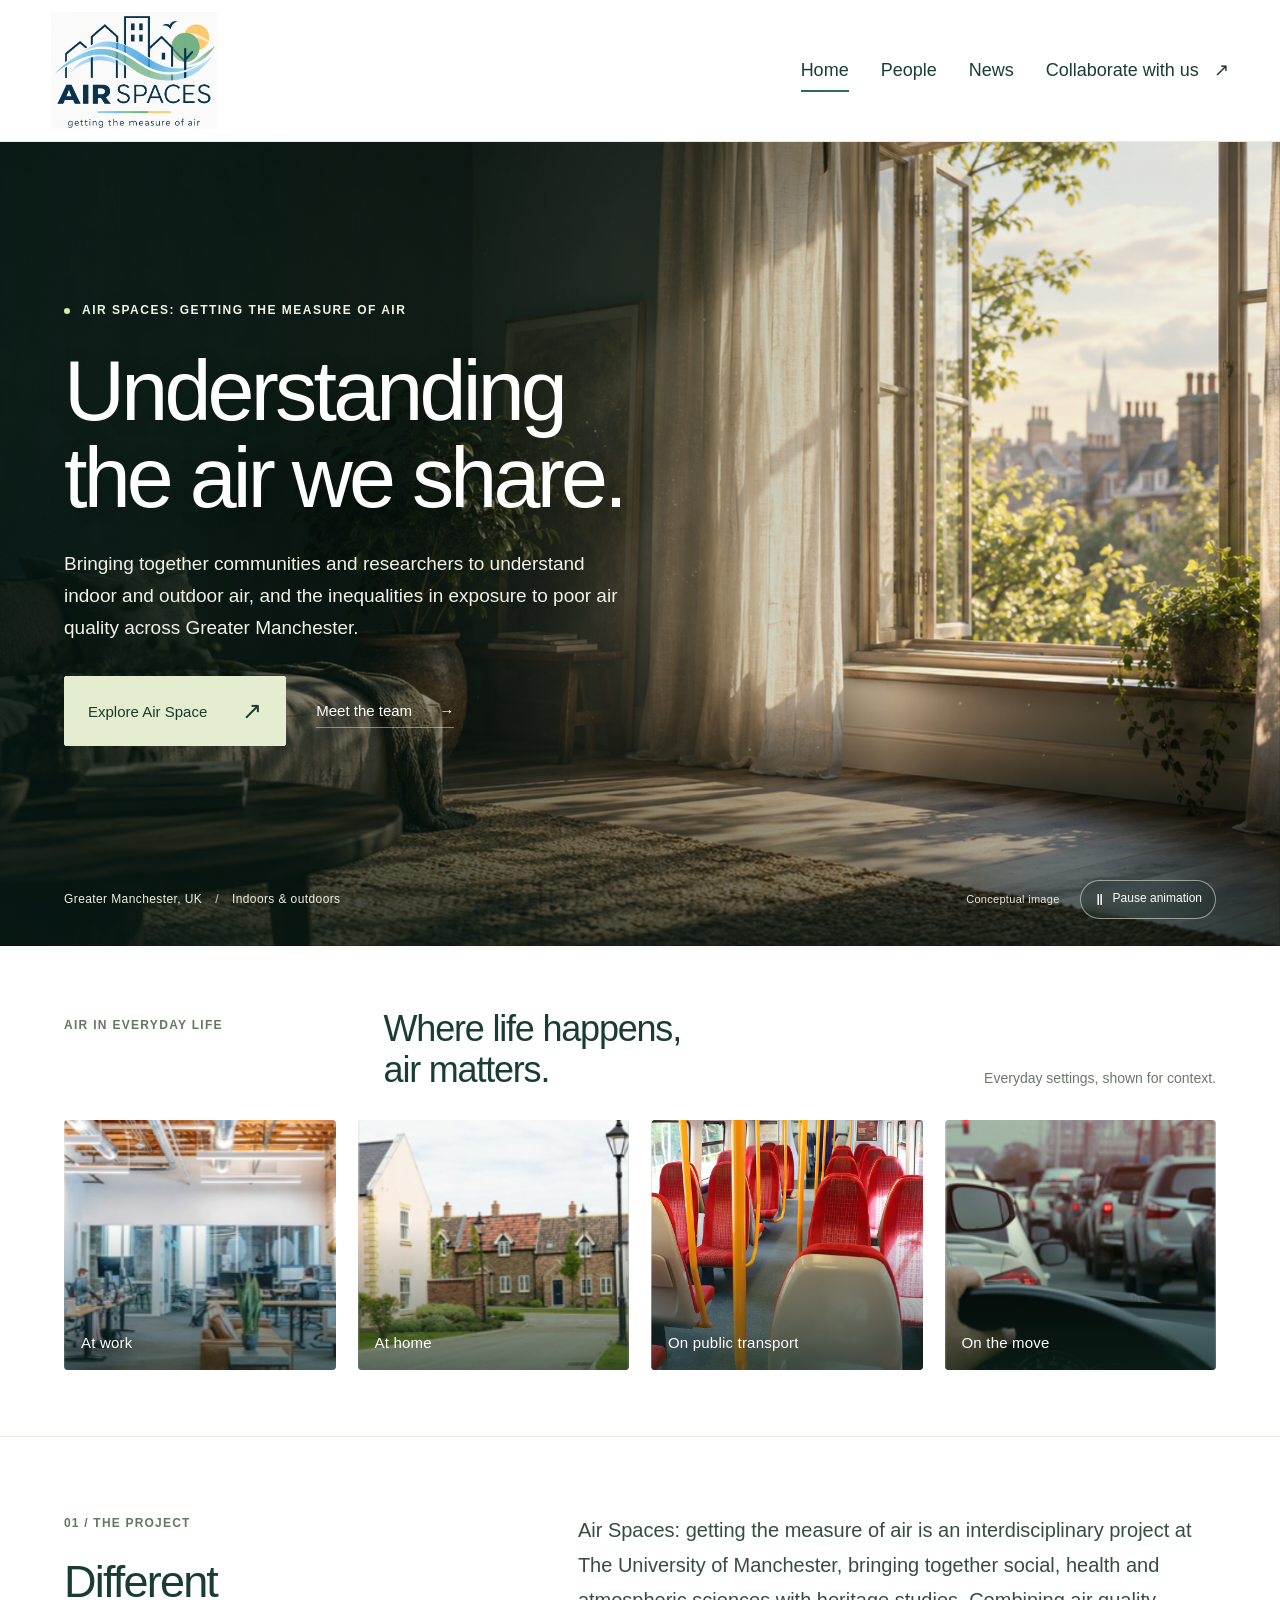
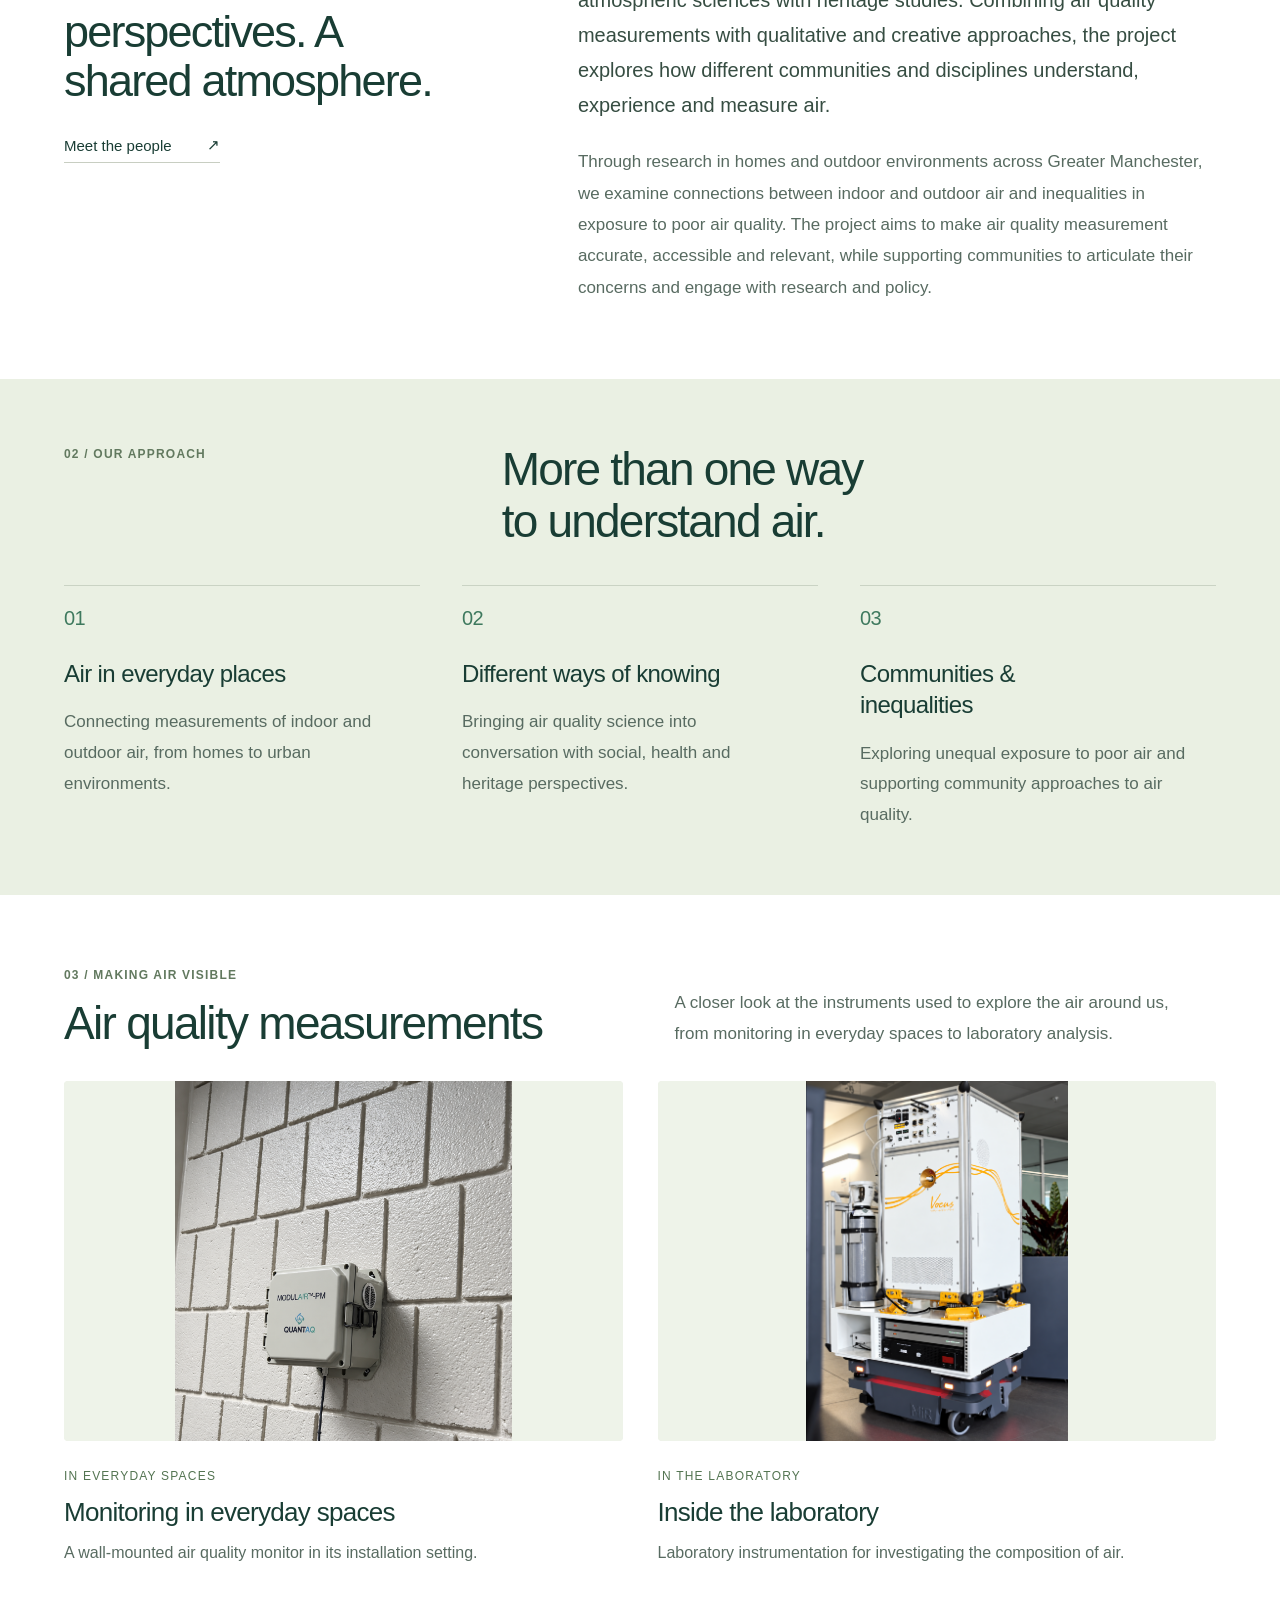
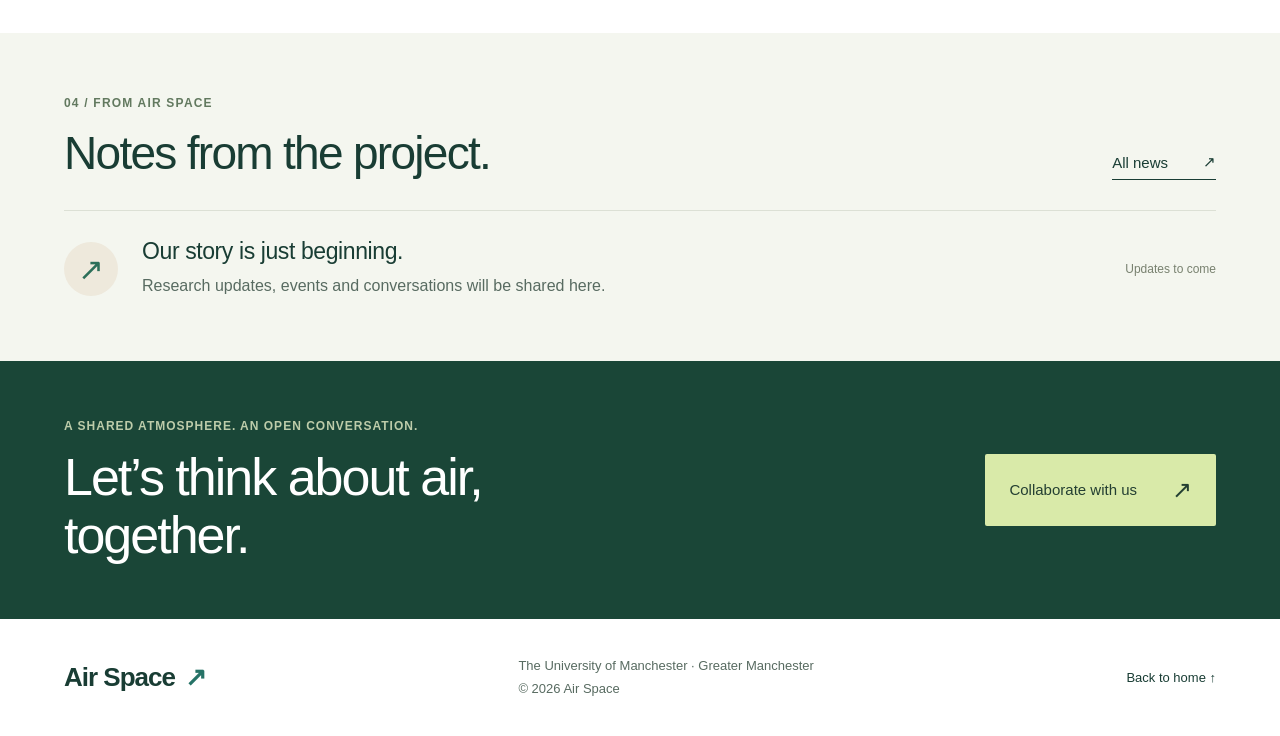
==== commit e659187f: "update" ====
--- a/index.html
+++ b/index.html
@@ -3,12 +3,12 @@
 <head>
 <meta charset="utf-8"><meta name="viewport" content="width=device-width, initial-scale=1">
 <meta name="description" content="Air Space brings communities and researchers together to understand indoor and outdoor air quality and exposure inequalities across Greater Manchester.">
-<link rel="icon" href="assets/logo.png" type="image/png">
-<title>Air Space | Home</title><link rel="stylesheet" href="style.css?v=20261028-cinematic"><script src="content.js" defer></script><script src="hero-motion.js?v=20261028-cinematic" defer></script><script src="site.js?v=20261028-cinematic" defer></script>
+<link rel="icon" href="assets/logo.png?v=20261028-logo2" type="image/png">
+<title>Air Space | Home</title><link rel="stylesheet" href="style.css?v=20261028-logo2"><script src="content.js" defer></script><script src="hero-motion.js?v=20261028-cinematic" defer></script><script src="site.js?v=20261028-logo2" defer></script>
 </head>
 <body>
 <a class="skip" href="#main">Skip to content</a>
-<header><div class="header-inner"><a class="brand" href="#home" aria-label="Air Space home"><span id="brand-icon" class="brand-icon" aria-hidden="true">a<span>↗</span></span><span id="brand-name">Air Space</span></a><button class="menu-toggle" aria-expanded="false" aria-controls="navigation">Menu <span>☰</span></button><nav id="navigation" aria-label="Main navigation"><a href="#home">Home</a><a href="#people">People</a><a href="#news">News</a><a href="#collaborate">Collaborate with us <span>↗</span></a></nav></div></header>
+<header><div class="header-inner"><a class="brand brand-full-logo" href="#home" aria-label="Air Space home"><span id="brand-icon" class="brand-icon" aria-hidden="true">a<span>↗</span></span><span id="brand-name">Air Space</span></a><button class="menu-toggle" aria-expanded="false" aria-controls="navigation">Menu <span>☰</span></button><nav id="navigation" aria-label="Main navigation"><a href="#home">Home</a><a href="#people">People</a><a href="#news">News</a><a href="#collaborate">Collaborate with us <span>↗</span></a></nav></div></header>
 <main id="main" tabindex="-1"></main>
 <footer><a class="footer-brand" href="#home">Air Space<span>↗</span></a><div><p id="affiliation"></p><p>© <span id="year"></span> <span id="copyright-name"></span></p></div><a href="#home">Back to home ↑</a></footer>
 <noscript>Please enable JavaScript to view the project content.</noscript>
--- a/style.css
+++ b/style.css
@@ -408,3 +408,12 @@
 @media(max-width:800px){.cinematic-hero{min-height:690px}.cinematic-hero h1{font-size:64px;max-width:650px}.cinema-content{padding-block:95px 140px}.cinema-intro{max-width:500px}.cinema-bottom{bottom:25px}.cinema-location{font-size:11px;gap:9px}.cinema-controls{gap:15px}.cinema-credit{font-size:10px}.cinema-image{object-position:68% 50%}}
 @media(max-width:550px){.cinematic-hero{min-height:740px;align-items:center}.cinema-image{object-position:72% 50%;transform-origin:74% 50%}.cinema-shade{background:linear-gradient(90deg,#0a211b9c,#0a211b24),linear-gradient(0deg,#071a15e0 0%,#071a1599 32%,#071a1547 65%,#071a1526 100%)}.cinema-content{padding:75px 0 150px}.cinema-content>.eyebrow{font-size:10px;letter-spacing:1px;max-width:310px;gap:9px;margin-bottom:25px;align-items:flex-start}.cinema-content .project-dot{margin-top:6px}.cinematic-hero h1{font-size:47px;line-height:1.06;letter-spacing:-1.9px;max-width:390px;margin:0 0 25px}.cinema-intro{font-size:17px;line-height:1.7;margin-bottom:28px;max-width:350px}.cinema-content .hero-action-row{gap:23px}.cinema-button{font-size:14px;padding:15px 17px;gap:22px}.cinema-team{font-size:14px;gap:14px}.cinema-bottom{align-items:flex-start;flex-direction:column;gap:18px;bottom:23px}.cinema-location{font-size:10px;letter-spacing:.1px;gap:9px;flex-wrap:wrap}.cinema-controls{width:100%;justify-content:space-between;flex-direction:row-reverse}.cinematic-hero .motion-toggle{font-size:11px;padding:8px 12px}.cinema-credit{font-size:10px}}
 @media(prefers-reduced-motion:reduce){.cinema-image,.cinema-light{animation:none!important}.cinema-particles{display:none}.cinema-button{transition:none}}
+
+/* The supplied lockup contains its own project name and strapline. */
+.header-inner{padding-block:12px}
+.brand-full-logo{gap:0}
+.brand-full-logo #brand-name{display:none}
+.brand-full-logo .brand-icon{width:166px;height:117px;overflow:hidden}
+.brand-full-logo .brand-icon img{display:block;width:100%;height:100%;object-fit:cover;object-position:50% 50%;transform:scale(1.08)}
+@media(max-width:800px){.header-inner{padding-block:10px}.brand-full-logo .brand-icon{width:139px;height:98px}}
+@media(max-width:400px){.brand-full-logo .brand-icon{width:128px;height:90px}}
